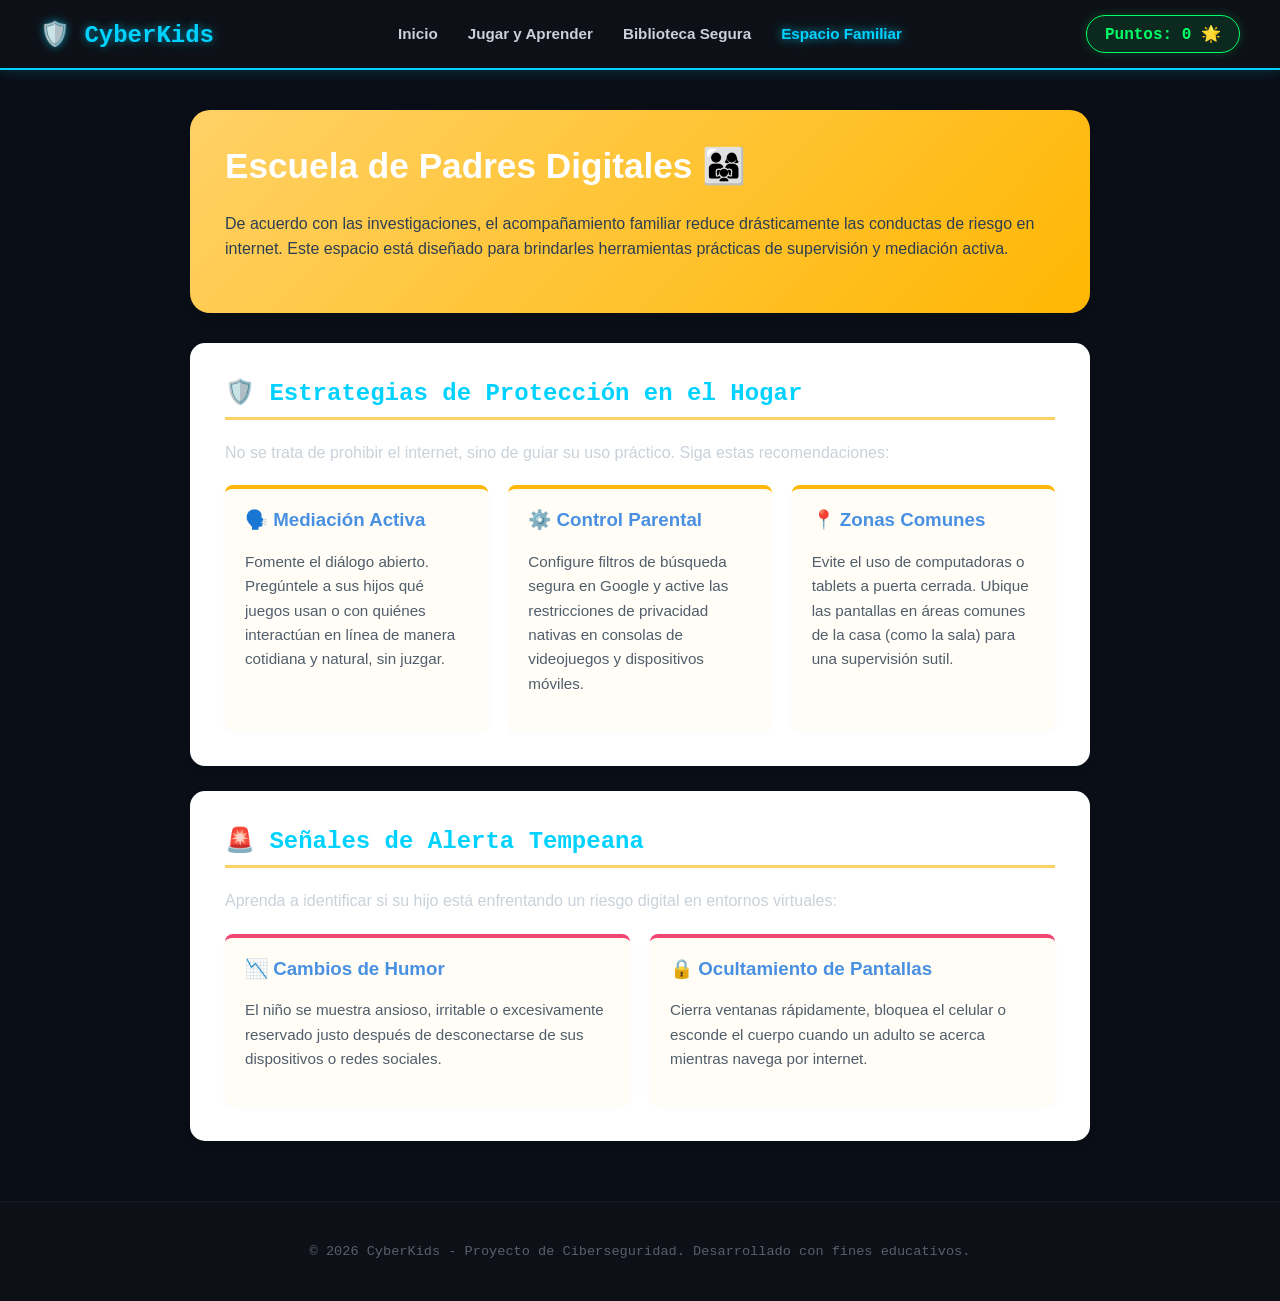
==== familia.html @ 8e9994e5 "Add files via upload" ====
<!DOCTYPE html>
<html lang="es">
<head>
    <meta charset="UTF-8">
    <meta name="viewport" content="width=device-width, initial-scale=1.0">
    <title>CyberKids - Espacio Familiar</title>
    <link rel="stylesheet" href="css/estilos.css">
    <style>
        .family-container {
            max-width: 900px;
            margin: 40px auto;
            padding: 0 20px;
        }

        .intro-card {
            background: linear-gradient(135deg, #ffd166 0%, #ffb703 100%);
            color: #2c3e50;
            padding: 35px;
            border-radius: 20px;
            margin-bottom: 30px;
            box-shadow: 0 6px 15px rgba(0,0,0,0.05);
        }

        .intro-card h1 { margin-top: 0; font-size: 2.2rem; }

        .guide-section {
            background: white;
            padding: 35px;
            border-radius: 15px;
            box-shadow: 0 4px 15px rgba(0,0,0,0.05);
            margin-bottom: 25px;
        }

        .guide-section h2 {
            color: #2c3e50;
            border-bottom: 3px solid #ffd166;
            padding-bottom: 10px;
            margin-top: 0;
            display: flex;
            align-items: center;
            gap: 10px;
        }

        .parent-grid {
            display: grid;
            grid-template-columns: repeat(auto-fit, minmax(250px, 1fr));
            gap: 20px;
            margin-top: 20px;
        }

        .parent-card {
            background-color: #fffdf6;
            border-top: 4px solid #ffb703;
            padding: 20px;
            border-radius: 8px;
            box-shadow: 0 2px 8px rgba(0,0,0,0.02);
        }

        .parent-card h3 { color: #4a90e2; margin-top: 0; }
        .parent-card p { font-size: 0.95rem; line-height: 1.6; color: #505d6b; }
    </style>
</head>
<body>

    <!-- BARRA DE NAVEGACIÓN -->
    <header>
        <div class="nav-container">
            <div class="logo">🛡️ CyberKids</div>
            <nav>
                <ul>
                    <li><a href="index.html">Inicio</a></li>
                    <li><a href="juegos.html">Jugar y Aprender</a></li>
                    <li><a href="teoria.html">Biblioteca Segura</a></li>
                    <li><a href="familia.html" class="active">Espacio Familiar</a></li>
                </ul>
            </nav>
            <div class="global-score">Puntos: <span id="user-points">0</span> 🌟</div>
        </div>
    </header>

    <!-- CONTENIDO ORIENTADO A PADRES -->
    <main class="family-container">
        
        <div class="intro-card">
            <h1>Escuela de Padres Digitales 👨‍👩‍👧</h1>
            <p>De acuerdo con las investigaciones, el acompañamiento familiar reduce drásticamente las conductas de riesgo en internet. Este espacio está diseñado para brindarles herramientas prácticas de supervisión y mediación activa.</p>
        </div>

        <!-- SECCIÓN 1: MITIGACIÓN DE RIESGOS -->
        <section class="guide-section">
            <h2>🛡️ Estrategias de Protección en el Hogar</h2>
            <p>No se trata de prohibir el internet, sino de guiar su uso práctico. Siga estas recomendaciones:</p>
            
            <div class="parent-grid">
                <div class="parent-card">
                    <h3>🗣️ Mediación Activa</h3>
                    <p>Fomente el diálogo abierto. Pregúntele a sus hijos qué juegos usan o con quiénes interactúan en línea de manera cotidiana y natural, sin juzgar.</p>
                </div>
                <div class="parent-card">
                    <h3>⚙️ Control Parental</h3>
                    <p>Configure filtros de búsqueda segura en Google y active las restricciones de privacidad nativas en consolas de videojuegos y dispositivos móviles.</p>
                </div>
                <div class="parent-card">
                    <h3>📍 Zonas Comunes</h3>
                    <p>Evite el uso de computadoras o tablets a puerta cerrada. Ubique las pantallas en áreas comunes de la casa (como la sala) para una supervisión sutil.</p>
                </div>
            </div>
        </section>

        <!-- SECCIÓN 2: ALERTA DE AMENAZAS -->
        <section class="guide-section">
            <h2>🚨 Señales de Alerta Tempeana</h2>
            <p>Aprenda a identificar si su hijo está enfrentando un riesgo digital en entornos virtuales:</p>
            
            <div class="parent-grid">
                <div class="parent-card" style="border-top-color: #ef476f;">
                    <h3>📉 Cambios de Humor</h3>
                    <p>El niño se muestra ansioso, irritable o excesivamente reservado justo después de desconectarse de sus dispositivos o redes sociales.</p>
                </div>
                <div class="parent-card" style="border-top-color: #ef476f;">
                    <h3>🔒 Ocultamiento de Pantallas</h3>
                    <p>Cierra ventanas rápidamente, bloquea el celular o esconde el cuerpo cuando un adulto se acerca mientras navega por internet.</p>
                </div>
            </div>
        </section>

    </main>

    <footer>
        <p>&copy; 2026 CyberKids - Proyecto de Ciberseguridad. Desarrollado con fines educativos.</p>
    </footer>

    <script>
        // Sincronizar y mostrar el puntaje acumulado por los niños en el hogar
        let puntosGlobales = localStorage.getItem("cyberkids_score") || 0;
        document.getElementById("user-points").innerText = puntosGlobales;
    </script>
    <script src="js/cyber-matrix.js"></script>
</body>
</html>
---- css/estilos.css ----
/* ==========================================
   PALETA DE COLORES CYBERPUNK / REWAMP HACKER
   ========================================== */
:root {
    --bg-main: #0a0e17;       /* Fondo oscuro tipo terminal */
    --bg-card: #161b22;       /* Fondo de tarjetas/módulos */
    --cyber-blue: #00d2ff;    /* Azul neón tecnológico */
    --cyber-green: #00ff66;   /* Verde hacker (Seguro / Puntos) */
    --cyber-red: #ff3366;     /* Rojo neón (Trampa / Peligro) */
    --cyber-yellow: #ffb703;  /* Amarillo alerta (Mascota / Escudo) */
    --text-main: #c9d1d9;     /* Texto claro principal */
    --text-bright: #ffffff;   /* Texto brillante para títulos */
}

body {
    font-family: 'Segoe UI', Tahoma, Geneva, Verdana, sans-serif;
    margin: 0;
    padding: 0;
    background-color: var(--bg-main);
    color: var(--text-main);
}

/* BARRA DE NAVEGACIÓN ESTILO INTRUSIÓN */
header {
    background-color: #0d1117;
    border-bottom: 2px solid var(--cyber-blue);
    box-shadow: 0 0 15px rgba(0, 210, 255, 0.2);
    position: sticky;
    top: 0;
    z-index: 1000;
}

.nav-container {
    display: flex;
    justify-content: space-between;
    align-items: center;
    max-width: 1200px;
    margin: 0 auto;
    padding: 15px 20px;
}

.logo {
    font-size: 24px;
    font-weight: bold;
    color: var(--cyber-blue);
    text-shadow: 0 0 8px rgba(0, 210, 255, 0.6);
    font-family: 'Courier New', Courier, monospace;
}

nav ul {
    list-style: none;
    margin: 0;
    padding: 0;
    display: flex;
}

nav ul li { margin: 0 15px; }

nav ul li a {
    text-decoration: none;
    color: var(--text-main);
    font-weight: 600;
    font-size: 0.95rem;
    transition: color 0.3s, text-shadow 0.3s;
}

nav ul li a:hover, nav ul li a.active {
    color: var(--cyber-blue);
    text-shadow: 0 0 10px rgba(0, 210, 255, 0.8);
}

.global-score {
    background-color: rgba(0, 255, 102, 0.1);
    color: var(--cyber-green);
    border: 1px solid var(--cyber-green);
    padding: 8px 18px;
    border-radius: 20px;
    font-weight: bold;
    font-family: 'Courier New', Courier, monospace;
    box-shadow: 0 0 10px rgba(0, 255, 102, 0.2);
}

/* SECCIÓN HERO (PÁGINA PRINCIPAL) */
.hero {
    background: radial-gradient(circle at top, #111927 0%, #0a0e17 100%);
    border-bottom: 1px solid rgba(0, 210, 255, 0.1);
    color: var(--text-bright);
    text-align: center;
    padding: 90px 20px;
}

.hero h1 {
    font-size: 3rem;
    color: var(--cyber-blue);
    text-shadow: 0 0 15px rgba(0, 210, 255, 0.4);
    margin-bottom: 15px;
}

.hero p {
    font-size: 1.2rem;
    max-width: 700px;
    margin: 0 auto 35px auto;
    color: var(--text-main);
}

.btn-main {
    background-color: transparent;
    color: var(--cyber-green);
    border: 2px solid var(--cyber-green);
    padding: 14px 35px;
    text-decoration: none;
    font-size: 1.1rem;
    font-weight: bold;
    border-radius: 8px;
    font-family: 'Courier New', Courier, monospace;
    transition: all 0.3s ease;
    box-shadow: 0 0 10px rgba(0, 255, 102, 0.1);
}

.btn-main:hover {
    background-color: var(--cyber-green);
    color: #000000;
    box-shadow: 0 0 20px rgba(0, 255, 102, 0.5);
    transform: translateY(-2px);
}

/* CONTENEDORES Y TARJETAS GLOBALES */
.modules-container {
    max-width: 1200px;
    margin: 60px auto;
    padding: 0 20px;
    text-align: center;
}

.modules-container h2 {
    font-size: 2rem;
    color: var(--text-bright);
    margin-bottom: 40px;
}

.grid-modules {
    display: grid;
    grid-template-columns: repeat(auto-fit, minmax(300px, 1fr));
    gap: 30px;
}

.card-module, .game-card, .content-section, .mascot-aside, .game-screen, .game-container-j2 {
    background-color: var(--bg-card) !important;
    border-radius: 12px !important;
    padding: 30px !important;
    box-shadow: 0 4px 20px rgba(0,0,0,0.3) !important;
    border: 1px solid rgba(255,255,255,0.05) !important;
    transition: transform 0.3s, border-color 0.3s, box-shadow 0.3s !important;
    color: var(--text-main) !important;
}

.card-module:hover {
    transform: translateY(-5px);
    border-color: var(--cyber-blue) !important;
    box-shadow: 0 0 15px rgba(0, 210, 255, 0.2) !important;
}

.card-icon {
    font-size: 3rem;
    margin-bottom: 15px;
    filter: drop-shadow(0 0 10px rgba(255,255,255,0.1));
}

.card-module h3, .game-body h3, .content-section h2, .guide-section h2 {
    color: var(--cyber-blue) !important;
    font-family: 'Courier New', Courier, monospace;
}

.btn-card {
    display: inline-block;
    margin-top: 15px;
    background-color: rgba(0, 210, 255, 0.1);
    color: var(--cyber-blue);
    border: 1px solid var(--cyber-blue);
    padding: 10px 20px;
    text-decoration: none;
    border-radius: 6px;
    font-weight: 600;
    transition: all 0.2s;
}

.btn-card:hover {
    background-color: var(--cyber-blue);
    color: #000;
    box-shadow: 0 0 15px rgba(0, 210, 255, 0.4);
}

/* ELEMENTOS DE TEXTO MODIFICADOS */
h1, h2, h3, h4 {
    color: var(--text-bright);
}

p {
    line-height: 1.6;
}

/* FOOTER ESTILO TERMINAL */
footer {
    background-color: #0d1117;
    color: #57606a;
    text-align: center;
    padding: 25px;
    margin-top: 60px;
    font-family: 'Courier New', Courier, monospace;
    font-size: 0.85rem;
    border-top: 1px solid rgba(255,255,255,0.05);
}

/* AJUSTES PARA TRANSPARENCIA DEL FONDO INTERACTIVO */
body {
    background-color: #0a0e17; /* Color base por si acaso */
    position: relative;
}

/* Hacemos que el fondo de las secciones principales sea ligeramente translúcido */
.hero {
    background: radial-gradient(circle at top, rgba(17, 25, 39, 0.6) 0%, rgba(10, 14, 23, 0.8) 100%) !important;
}

/* Da un look de cristal oscuro (Glassmorphism) a las tarjetas para que se note la lluvia de código atrás */
.card-module, .game-card, .content-section, .mascot-aside, .game-screen, .game-container-j2 {
    background-color: rgba(22, 27, 34, 0.85) !important;
    backdrop-filter: blur(4px); /* Suaviza el fondo que pasa por detrás */
    border: 1px solid rgba(0, 210, 255, 0.15) !important;
}

/* ==========================================
   INTERFAZ GRÁFICA DE LA MASCOTA "BYTE"
   ========================================== */
.mascot-display-container {
    background: radial-gradient(circle, #1a2333 0%, #0d1117 100%);
    border: 2px solid #21262d;
    height: 200px;
    border-radius: 10px;
    margin: 20px 0;
    position: relative;
    display: flex;
    justify-content: center;
    align-items: center;
    overflow: hidden;
    box-shadow: inset 0 0 20px rgba(0,0,0,0.6);
}

/* Animación de flotación estilo IA */
.cyber-robot {
    display: flex;
    flex-direction: column;
    align-items: center;
    animation: floatRobot 4s ease-in-out infinite;
    opacity: 0.4; /* Opacidad baja cuando está apagado (huevo) */
    filter: grayscale(100%);
}

.robot-head {
    width: 60px;
    height: 45px;
    background-color: #30363d;
    border: 2px solid #58a6ff;
    border-radius: 12px;
    display: flex;
    justify-content: center;
    align-items: center;
    margin-bottom: 8px;
    position: relative;
    box-shadow: 0 0 10px rgba(88,166,255,0.2);
}

.robot-eyes {
    display: flex;
    gap: 12px;
}

.eye {
    width: 10px;
    height: 10px;
    background-color: #484f58; /* Apagados al inicio */
    border-radius: 50%;
    transition: background-color 0.5s, box-shadow 0.5s;
}

.robot-body {
    width: 70px;
    height: 60px;
    background-color: #30363d;
    border: 2px solid #58a6ff;
    border-radius: 15px 15px 25px 25px;
    display: flex;
    justify-content: center;
    align-items: center;
    box-shadow: 0 0 10px rgba(88,166,255,0.1);
}

.robot-core {
    width: 20px;
    height: 20px;
    background-color: #484f58; /* Apagado */
    border-radius: 50%;
    transition: all 0.5s;
}



/* CONSOLA DE TEXTO INTERNA DE LA MASCOTA */
.pet-console {
    background-color: #010409;
    border: 1px solid #30363d;
    border-radius: 6px;
    padding: 10px;
    height: 50px;
    overflow-y: auto;
    text-align: left;
    font-family: 'Courier New', Courier, monospace;
    font-size: 0.8rem;
    margin-bottom: 15px;
}
.console-line { color: #8b949e; margin-bottom: 2px; }
.text-success { color: var(--cyber-green); }
.text-alert { color: var(--cyber-yellow); }
.text-error { color: var(--cyber-red); }

/* ESTADOS ACTIVOS (CUANDO EL NIÑO DA BOOT) */
.robot-active {
    opacity: 1 !important;
    filter: grayscale(0%) !important;
}
.robot-active .eye {
    background-color: var(--cyber-blue);
    box-shadow: 0 0 10px var(--cyber-blue), 0 0 20px var(--cyber-blue);
    animation: blinkEyes 4s infinite;
}
.robot-active .robot-core {
    background-color: var(--cyber-green);
    box-shadow: 0 0 12px var(--cyber-green);
    animation: pulseCore 1.5s infinite alternate;
}

/* ANIMACIONES CSS */
@keyframes floatRobot {
    0% { transform: translateY(0px); }
    50% { transform: translateY(-10px); }
    100% { transform: translateY(0px); }
}
@keyframes pulseCore {
    0% { opacity: 0.4; }
    100% { opacity: 1; }
}
@keyframes blinkEyes {
    0%, 95%, 100% { transform: scaleY(1); }
    97% { transform: scaleY(0.1); }
}

/* ==========================================
   COMPONENTES DE HARDWARE PARA "BYTE" (TIENDA)
   ========================================== */

/* 1. CASCO / VISERA DE KERNEL (HARDWARE PRO) */
.cyber-helmet {
    width: 44px;
    height: 8px;
    background-color: var(--cyber-red);
    border-radius: 4px;
    position: absolute;
    top: -5px; /* Se posiciona justo arriba de la cabeza */
    box-shadow: 0 0 15px var(--cyber-red);
    display: none; /* Oculto por defecto */
    animation: pulseHelmet 1s infinite alternate;
}

/* 2. ESCUDOS DE ENERGÍA HOLOGRÁFICOS (FIREWALL) */
.cyber-shields {
    position: absolute;
    width: 110px; /* Más ancho que el cuerpo para sobresalir a los lados */
    display: none; /* Oculto por defecto */
}

.shield-wing {
    width: 8px;
    height: 45px;
    background: linear-gradient(to bottom, transparent, var(--cyber-blue), transparent);
    border-left: 2px solid #ffffff;
    position: absolute;
    top: -20px;
    box-shadow: 0 0 15px var(--cyber-blue);
    animation: shieldGlow 1.5s infinite alternate;
}

.shield-wing.left  { left: 0; border-radius: 5px 0 0 5px; }
.shield-wing.right { right: 0; border-radius: 0 5px 5px 0; }

/* ANIMACIONES DE LOS ACCESORIOS CIBERNÉTICOS */
@keyframes pulseHelmet {
    0% { opacity: 0.6; filter: brightness(0.8); }
    100% { opacity: 1; filter: brightness(1.3); }
}

@keyframes shieldGlow {
    0% { transform: scaleY(0.9); opacity: 0.5; }
    100% { transform: scaleY(1.1); opacity: 1; }
}
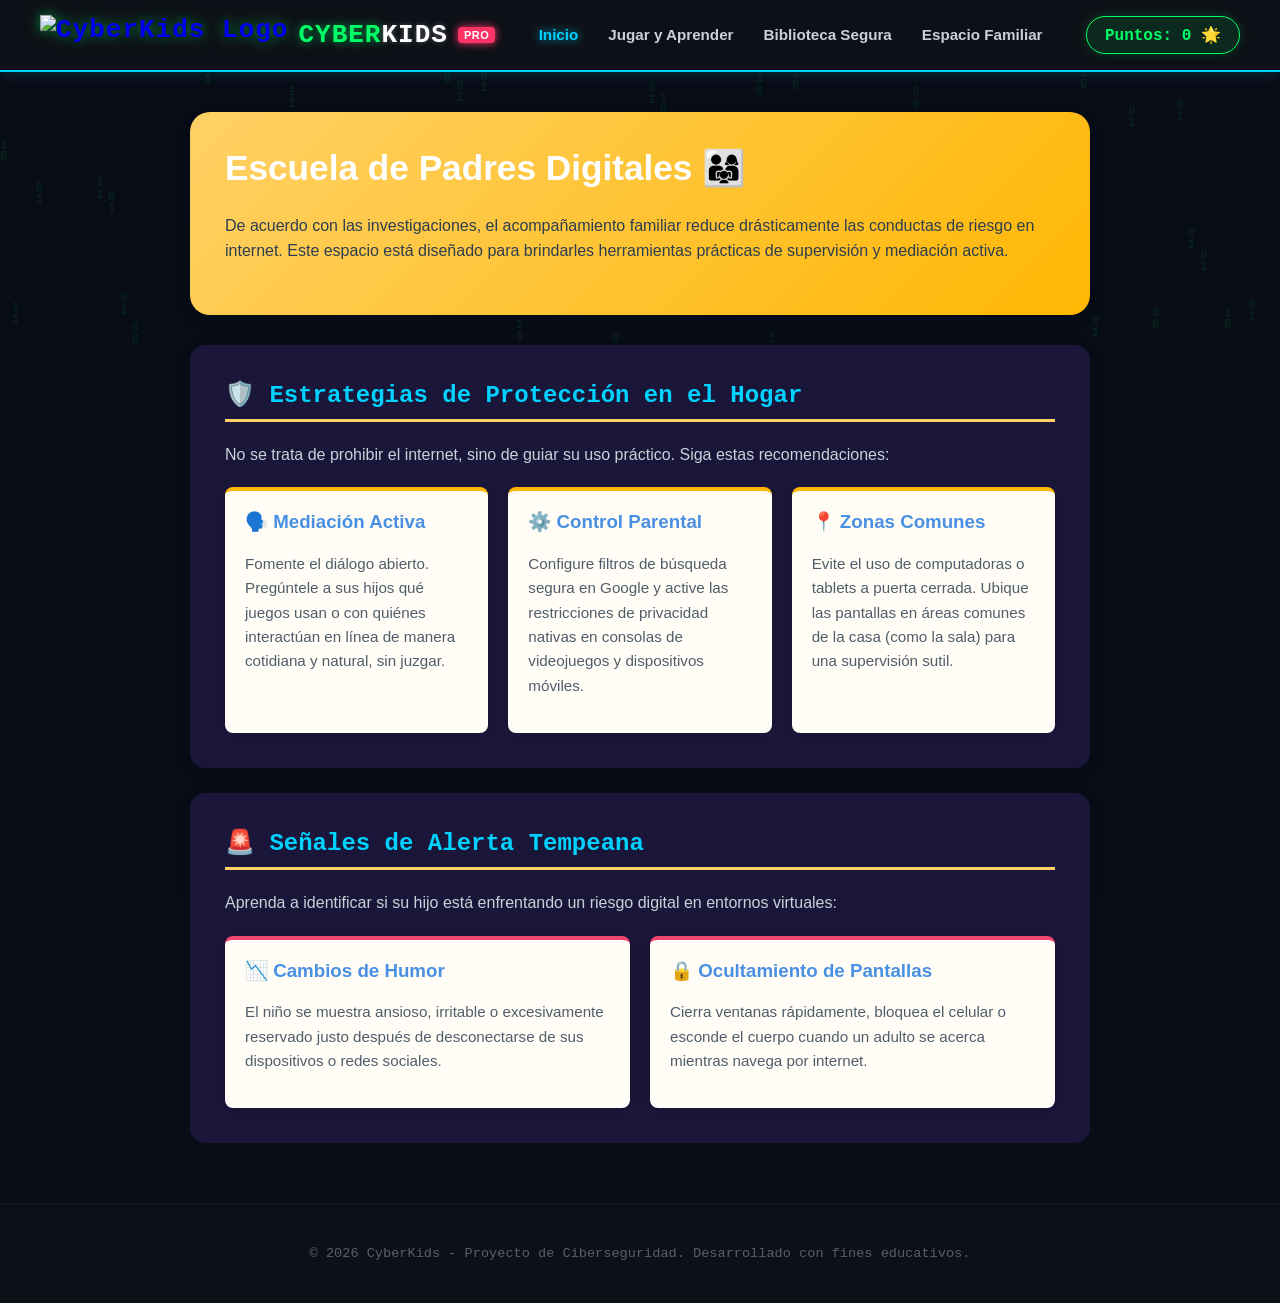
==== commit df181d6f: "Update familia.html" ====
--- a/familia.html
+++ b/familia.html
@@ -5,6 +5,7 @@
     <meta name="viewport" content="width=device-width, initial-scale=1.0">
     <title>CyberKids - Espacio Familiar</title>
     <link rel="stylesheet" href="css/estilos.css">
+    <link rel="icon" type="image/png" href="img/logo.png">
     <style>
         .family-container {
             max-width: 900px;
@@ -24,7 +25,7 @@
         .intro-card h1 { margin-top: 0; font-size: 2.2rem; }
 
         .guide-section {
-            background: white;
+            background: rgb(26, 22, 58);
             padding: 35px;
             border-radius: 15px;
             box-shadow: 0 4px 15px rgba(0,0,0,0.05);
@@ -58,24 +59,74 @@
 
         .parent-card h3 { color: #4a90e2; margin-top: 0; }
         .parent-card p { font-size: 0.95rem; line-height: 1.6; color: #505d6b; }
+        .cyber-logo-container {
+            display: flex;
+            align-items: center;
+            font-family: 'Courier New', Courier, monospace; /* Vibra hacker/consola */
+            font-weight: bold;
+            font-size: 26px;
+            letter-spacing: 1px;
+            cursor: pointer;
+            text-decoration: none;
+        }
+        .logo-icon {
+            margin-right: 8px;
+            font-size: 24px;
+            animation: blink 1.5s infinite;
+        }
+        .logo-text-1 {
+            color: var(--cyber-green, #00ff66); /* Verde Hacker brillante */
+            text-shadow: 0 0 10px rgba(0, 255, 102, 0.6);
+        }
+        .logo-text-2 {
+            color: #ffffff;
+            text-shadow: 0 0 5px rgba(255, 255, 255, 0.3);
+        }
+        .logo-badge {
+            background-color: var(--cyber-red, #ff0055); /* Rojo Neón */
+            color: white;
+            font-size: 11px;
+            font-family: 'Arial', sans-serif;
+            padding: 2px 6px;
+            border-radius: 4px;
+            margin-left: 10px;
+            font-weight: 900;
+            letter-spacing: 0.5px;
+            box-shadow: 0 0 8px var(--cyber-red, #ff0055);
+        }
+        @keyframes blink {
+            0%, 100% { opacity: 1; transform: scale(1); }
+            50% { opacity: 0.5; transform: scale(0.95); }
+        }
+        .logo-img {
+            height: 40px; /* Ajusta la altura para que encaje bien en tu header */
+            width: auto;  /* Mantiene la proporción original de la imagen */
+            margin-right: 10px; /* Separa el robot del texto "CYBERKIDS" */
+            filter: drop-shadow(0 0 6px rgba(0, 255, 102, 0.5)); /* Le da un brillo neón al robot */
+        }
     </style>
 </head>
 <body>
 
     <!-- BARRA DE NAVEGACIÓN -->
     <header>
-        <div class="nav-container">
-            <div class="logo">🛡️ CyberKids</div>
-            <nav>
-                <ul>
-                    <li><a href="index.html">Inicio</a></li>
-                    <li><a href="juegos.html">Jugar y Aprender</a></li>
-                    <li><a href="teoria.html">Biblioteca Segura</a></li>
-                    <li><a href="familia.html" class="active">Espacio Familiar</a></li>
-                </ul>
-            </nav>
-            <div class="global-score">Puntos: <span id="user-points">0</span> 🌟</div>
-        </div>
+    <div class="nav-container">
+        
+        <a href="index.html" class="cyber-logo-container">
+            <img src="img/logo.png" alt="CyberKids Logo" class="logo-img">
+            <span class="logo-text-1">CYBER</span><span class="logo-text-2">KIDS</span>
+            <span class="logo-badge">PRO</span>
+        </a>
+
+        <nav>
+            <ul>
+                <li><a href="index.html" class="active">Inicio</a></li>
+                <li><a href="juegos.html">Jugar y Aprender</a></li>
+                <li><a href="teoria.html">Biblioteca Segura</a></li>
+                <li><a href="familia.html">Espacio Familiar</a></li> </ul>
+        </nav>
+        <div class="global-score">Puntos: <span id="user-points">0</span> 🌟</div>
+    </div>
     </header>
 
     <!-- CONTENIDO ORIENTADO A PADRES -->
@@ -137,4 +188,4 @@
     </script>
     <script src="js/cyber-matrix.js"></script>
 </body>
-</html>+</html>
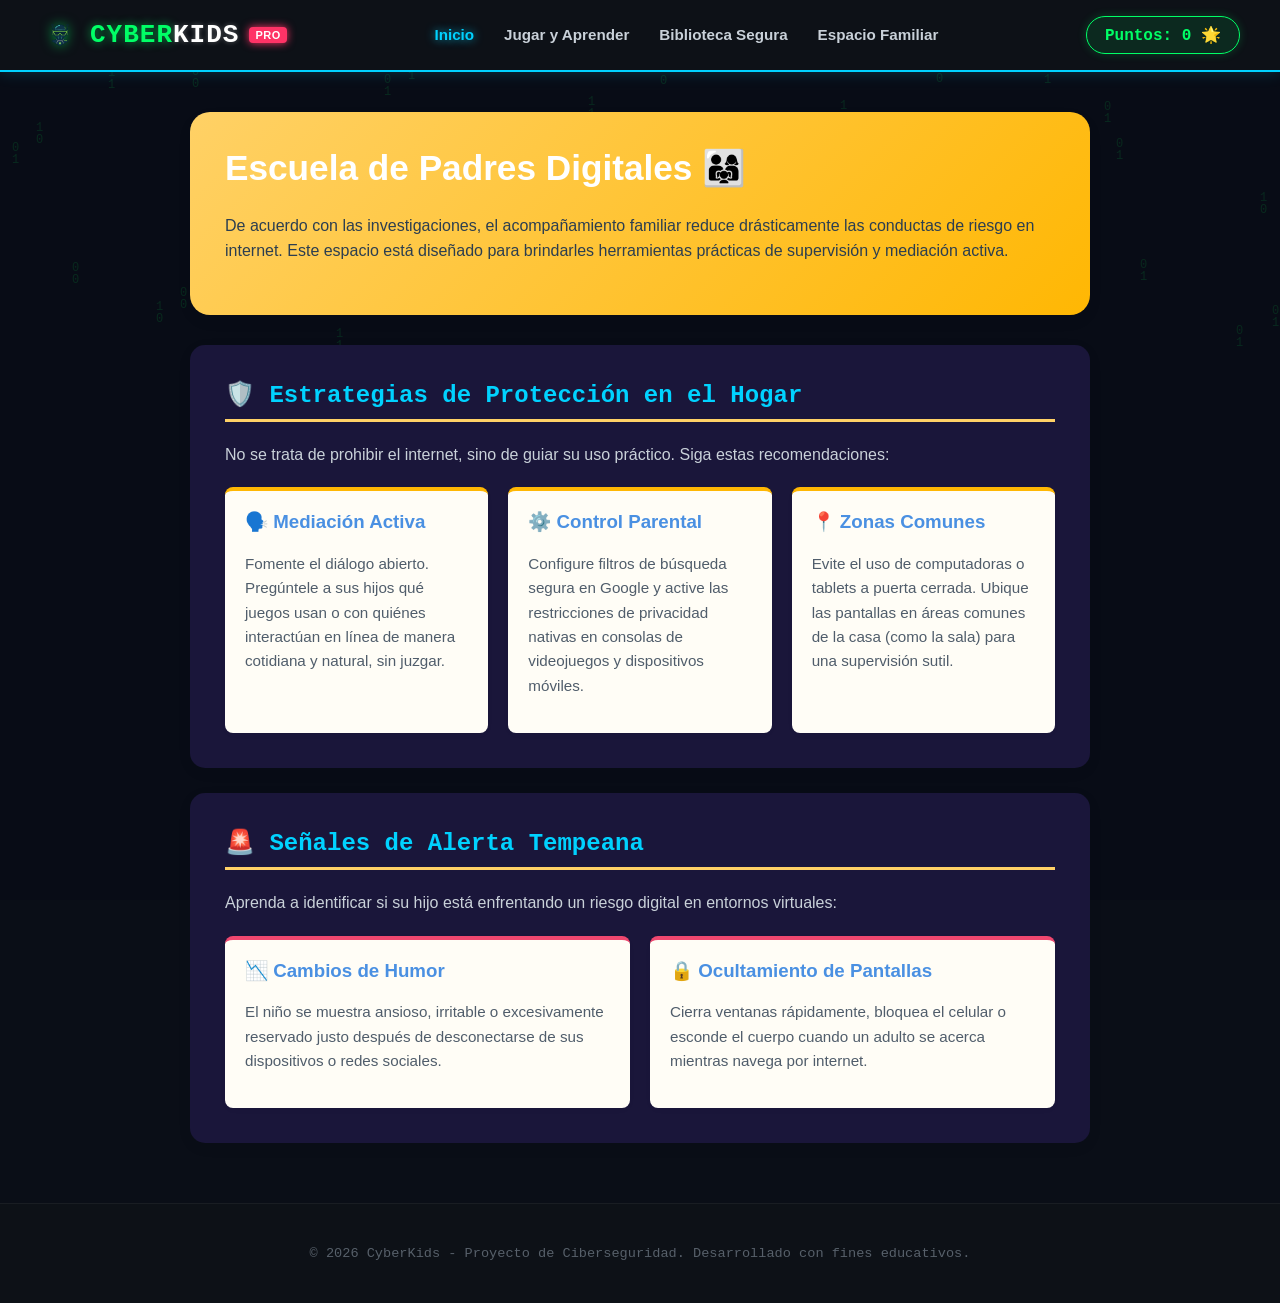
==== commit 1459fb16: "Add files via upload" ====
--- a/familia.html
+++ b/familia.html
@@ -188,4 +188,4 @@
     </script>
     <script src="js/cyber-matrix.js"></script>
 </body>
-</html>
+</html>
